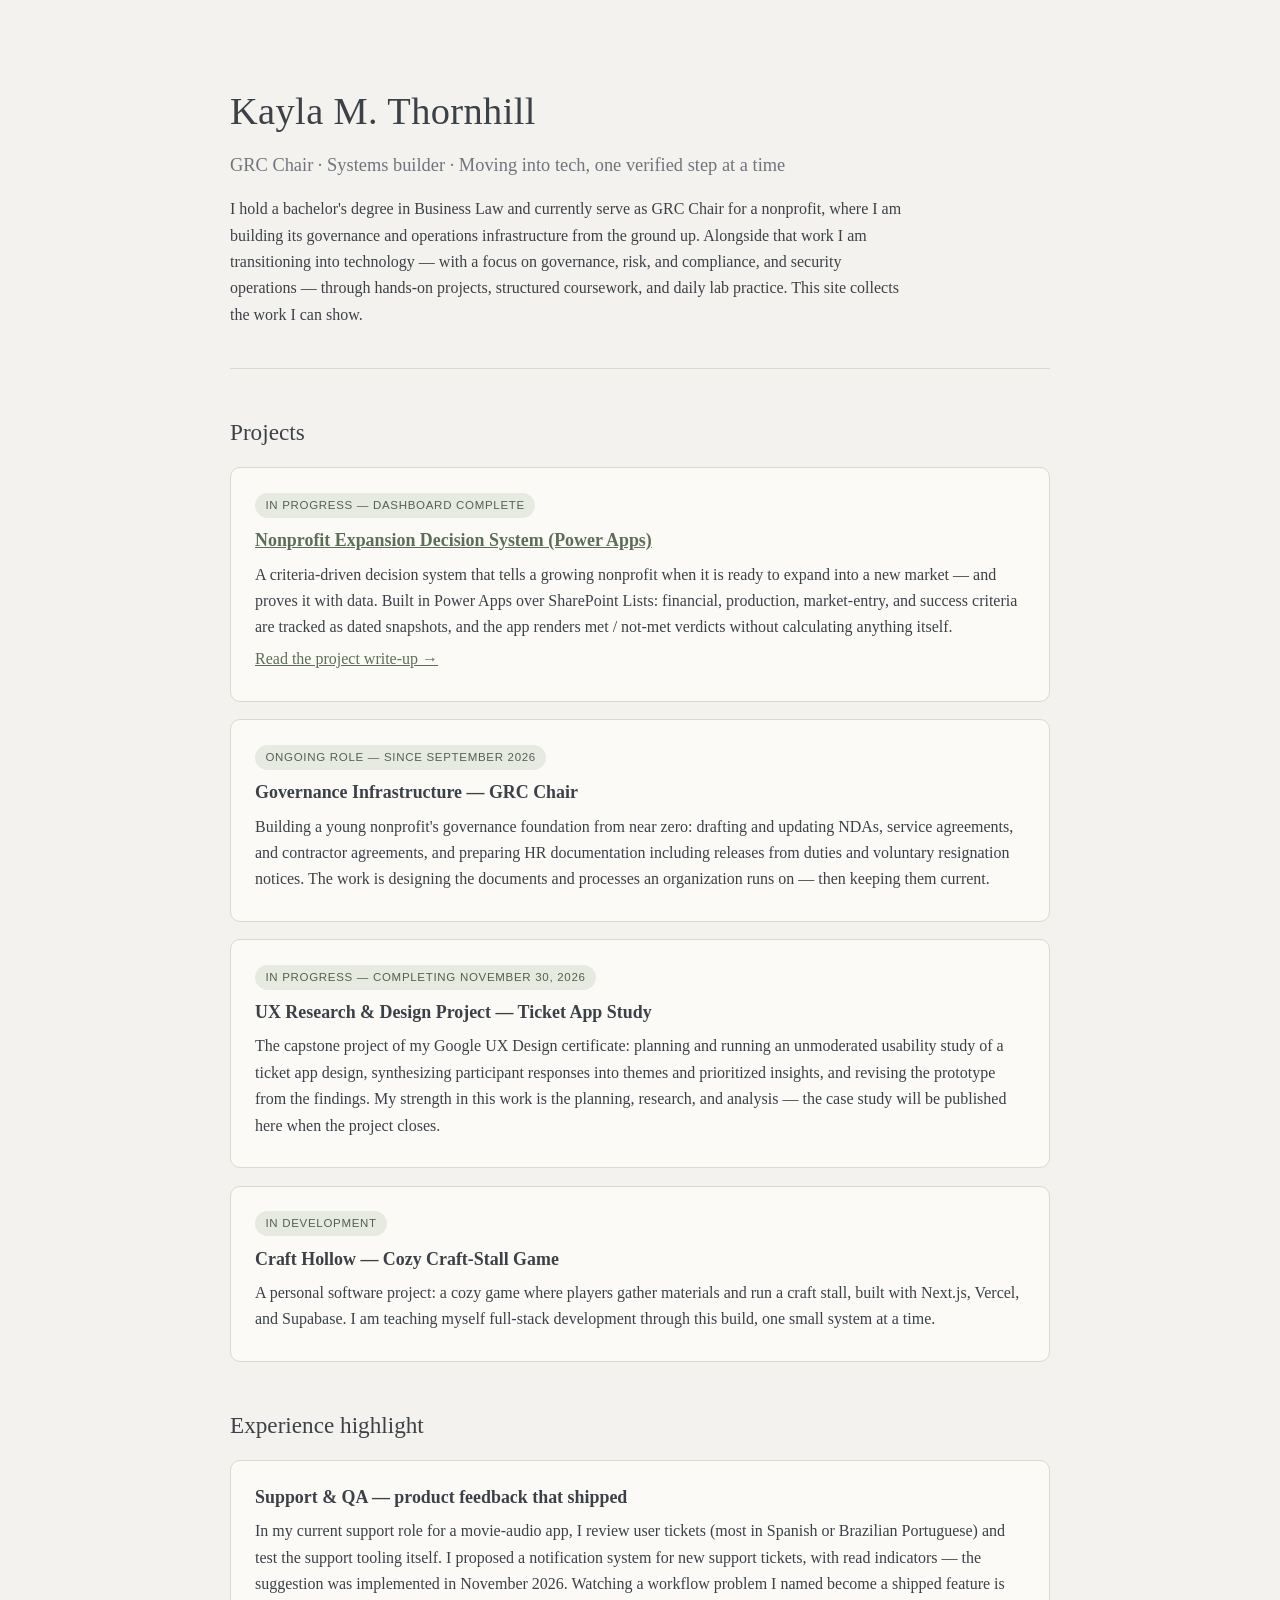
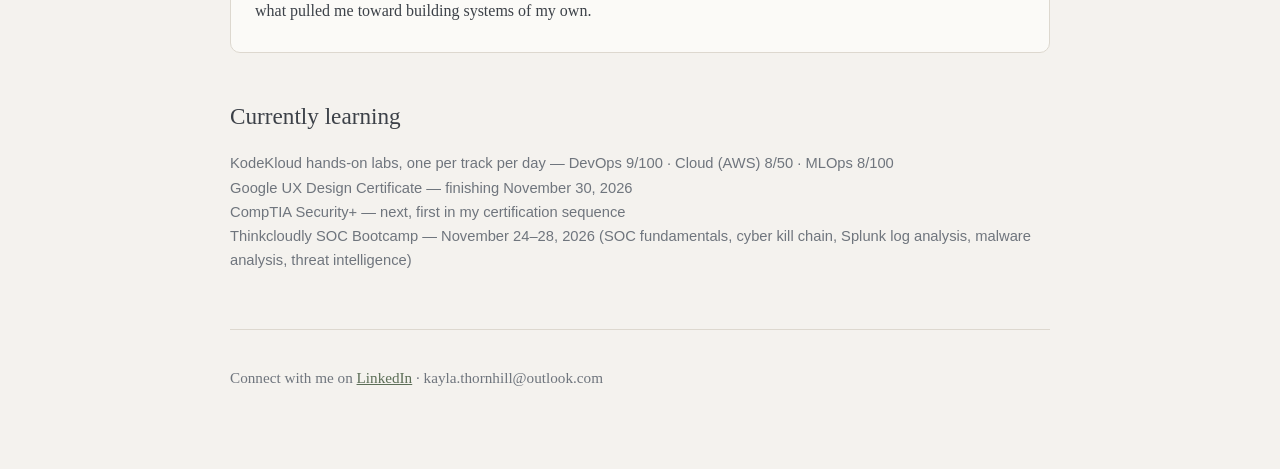
==== index.html @ 37acf414 "Initial portfolio site: home page, expansion system write-up, styles" ====
<!DOCTYPE html>
<html lang="en">
<head>
<meta charset="UTF-8">
<meta name="viewport" content="width=device-width, initial-scale=1.0">
<title>Kayla M. Thornhill — Portfolio</title>
<link rel="stylesheet" href="styles.css">
</head>
<body>
<div class="wrap">

<header class="hero">
  <h1>Kayla M. Thornhill</h1>
  <p class="tagline">GRC Chair · Systems builder · Moving into tech, one verified step at a time</p>
  <p class="intro">I hold a bachelor's degree in Business Law and currently serve as GRC Chair for a
  nonprofit, where I am building its governance and operations infrastructure from the ground up.
  Alongside that work I am transitioning into technology — with a focus on governance, risk, and
  compliance, and security operations — through hands-on projects, structured coursework, and
  daily lab practice. This site collects the work I can show.</p>
</header>

<h2>Projects</h2>

<div class="card">
  <span class="status">In progress — dashboard complete</span>
  <h3><a href="expansion-system.html">Nonprofit Expansion Decision System (Power Apps)</a></h3>
  <p>A criteria-driven decision system that tells a growing nonprofit when it is ready to expand
  into a new market — and proves it with data. Built in Power Apps over SharePoint Lists:
  financial, production, market-entry, and success criteria are tracked as dated snapshots, and
  the app renders met / not-met verdicts without calculating anything itself.</p>
  <p><a href="expansion-system.html">Read the project write-up →</a></p>
</div>

<div class="card">
  <span class="status">Ongoing role — since September 2026</span>
  <h3>Governance Infrastructure — GRC Chair</h3>
  <p>Building a young nonprofit's governance foundation from near zero: drafting and updating
  NDAs, service agreements, and contractor agreements, and preparing HR documentation including
  releases from duties and voluntary resignation notices. The work is designing the documents and
  processes an organization runs on — then keeping them current.</p>
</div>

<div class="card">
  <span class="status">In progress — completing November 30, 2026</span>
  <h3>UX Research &amp; Design Project — Ticket App Study</h3>
  <p>The capstone project of my Google UX Design certificate: planning and running an unmoderated
  usability study of a ticket app design, synthesizing participant responses into themes and
  prioritized insights, and revising the prototype from the findings. My strength in this work is
  the planning, research, and analysis — the case study will be published here when the project
  closes.</p>
</div>

<div class="card">
  <span class="status">In development</span>
  <h3>Craft Hollow — Cozy Craft-Stall Game</h3>
  <p>A personal software project: a cozy game where players gather materials and run a craft
  stall, built with Next.js, Vercel, and Supabase. I am teaching myself full-stack development
  through this build, one small system at a time.</p>
</div>

<h2>Experience highlight</h2>

<div class="card">
  <h3>Support &amp; QA — product feedback that shipped</h3>
  <p>In my current support role for a movie-audio app, I review user tickets (most in Spanish or
  Brazilian Portuguese) and test the support tooling itself. I proposed a notification system for
  new support tickets, with read indicators — the suggestion was implemented in November 2026.
  Watching a workflow problem I named become a shipped feature is what pulled me toward building
  systems of my own.</p>
</div>

<h2>Currently learning</h2>

<p class="strip">KodeKloud hands-on labs, one per track per day — DevOps 9/100 · Cloud (AWS) 8/50 · MLOps 8/100<br>
Google UX Design Certificate — finishing November 30, 2026<br>
CompTIA Security+ — next, first in my certification sequence<br>
Thinkcloudly SOC Bootcamp — November 24–28, 2026 (SOC fundamentals, cyber kill chain, Splunk log analysis, malware analysis, threat intelligence)</p>

<footer>
  <p>Connect with me on <a href="https://www.linkedin.com/in/kayla-thornhill">LinkedIn</a> ·
  kayla.thornhill@outlook.com</p>
</footer>

</div>
</body>
</html>
---- styles.css ----
:root {
  --bg: #f4f2ee;
  --surface: #fbfaf7;
  --ink: #3c4148;
  --muted: #6f757d;
  --accent: #7d8b74;
  --accent-soft: #e6eae1;
  --border: #ddd8cf;
}

* { box-sizing: border-box; }

body {
  margin: 0;
  background: var(--bg);
  color: var(--ink);
  font-family: Georgia, "Times New Roman", serif;
  line-height: 1.65;
}

.wrap {
  max-width: 860px;
  margin: 0 auto;
  padding: 2.5rem 1.25rem 4rem;
}

header.hero {
  padding: 2.5rem 0 1.5rem;
  border-bottom: 1px solid var(--border);
}

h1 {
  font-size: 2.4rem;
  margin: 0 0 0.4rem;
  font-weight: normal;
  letter-spacing: 0.01em;
}

.tagline {
  font-size: 1.15rem;
  color: var(--muted);
  margin: 0 0 1rem;
}

.intro { max-width: 42rem; }

h2 {
  font-size: 1.45rem;
  font-weight: normal;
  margin: 2.75rem 0 1rem;
  color: var(--ink);
}

h3 { font-size: 1.12rem; margin: 0 0 0.35rem; font-weight: bold; }

.card {
  background: var(--surface);
  border: 1px solid var(--border);
  border-radius: 10px;
  padding: 1.4rem 1.5rem;
  margin-bottom: 1.1rem;
}

.card p { margin: 0.35rem 0; }

.status {
  display: inline-block;
  font-family: Verdana, Geneva, sans-serif;
  font-size: 0.72rem;
  letter-spacing: 0.06em;
  text-transform: uppercase;
  background: var(--accent-soft);
  color: #55614e;
  border-radius: 999px;
  padding: 0.18rem 0.65rem;
  margin-bottom: 0.55rem;
}

a { color: #5c6e57; }
a:hover { color: #43523f; }

ul { padding-left: 1.2rem; }
li { margin-bottom: 0.4rem; }

.strip {
  font-family: Verdana, Geneva, sans-serif;
  font-size: 0.92rem;
  color: var(--muted);
}

footer {
  margin-top: 3.5rem;
  padding-top: 1.25rem;
  border-top: 1px solid var(--border);
  color: var(--muted);
  font-size: 0.95rem;
}

.back { font-family: Verdana, Geneva, sans-serif; font-size: 0.85rem; }

code {
  font-family: "Courier New", monospace;
  font-size: 0.92em;
  background: var(--accent-soft);
  padding: 0.05rem 0.3rem;
  border-radius: 4px;
}
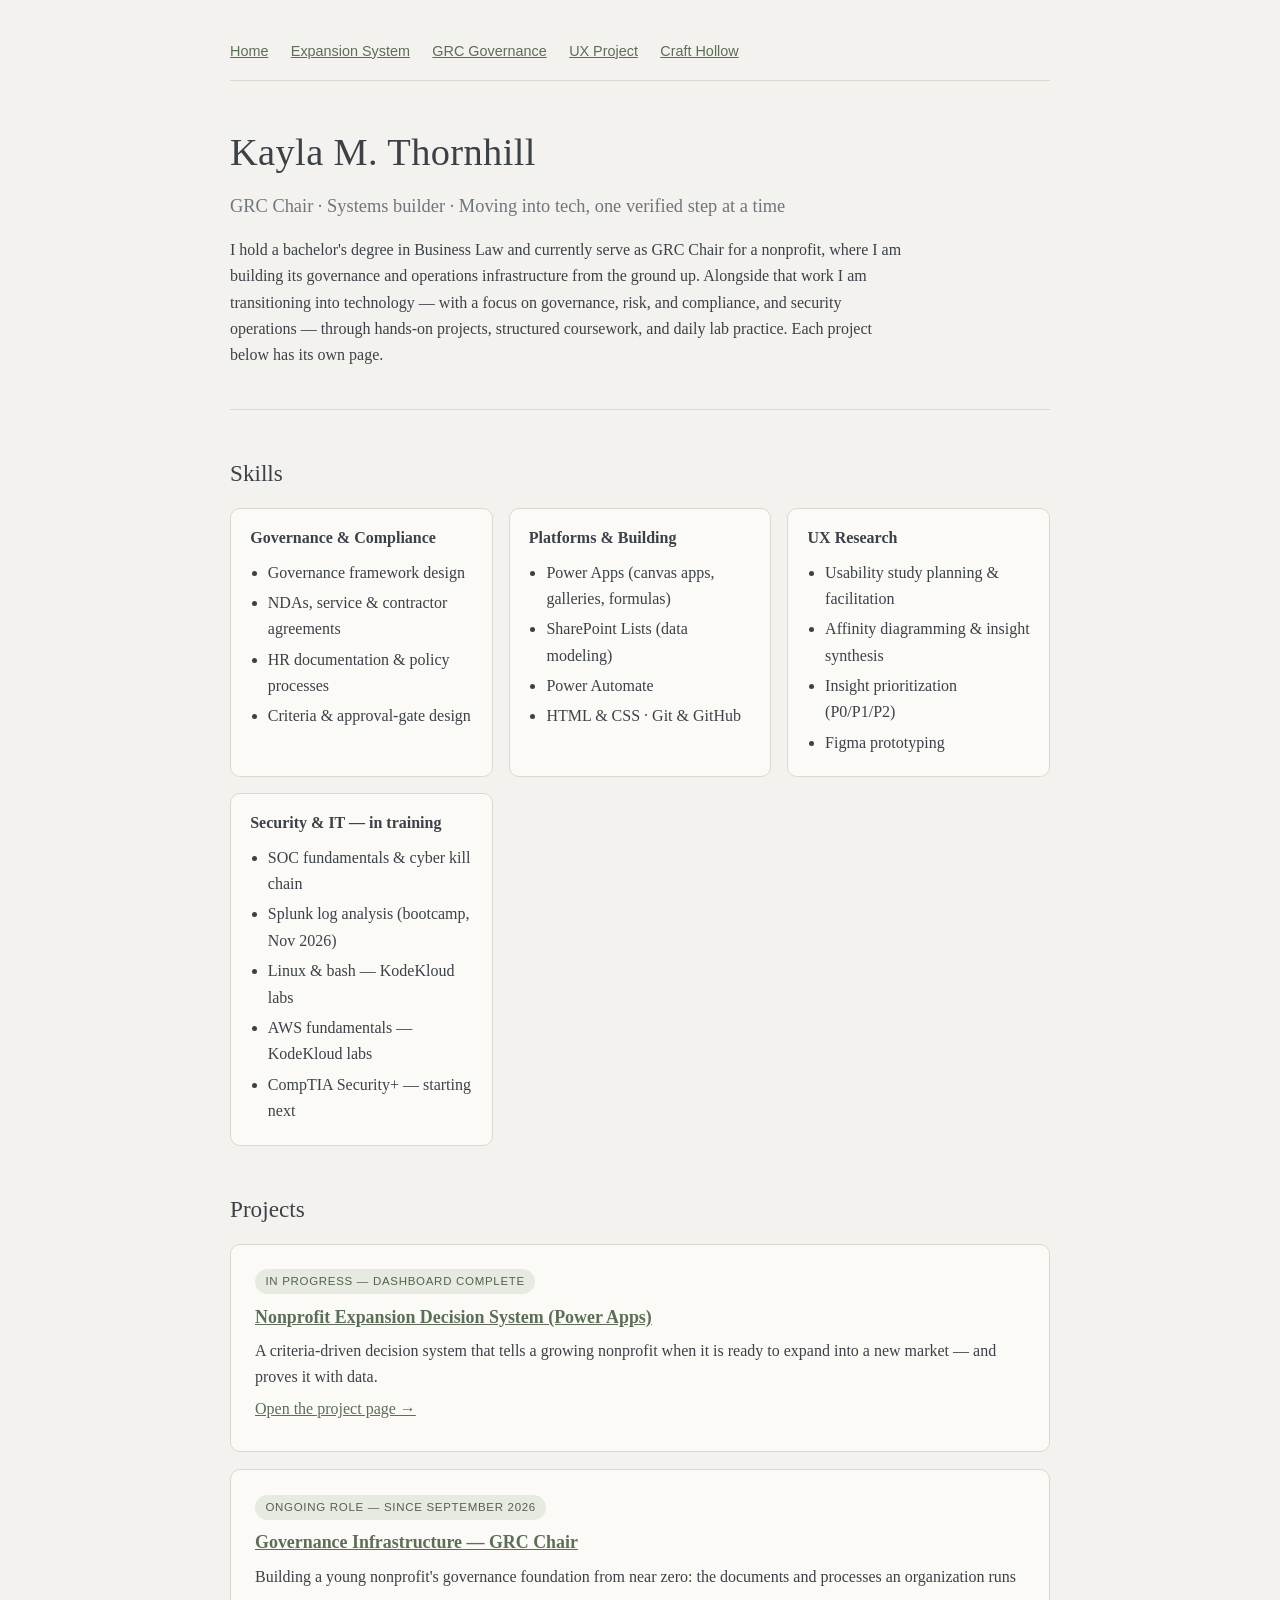
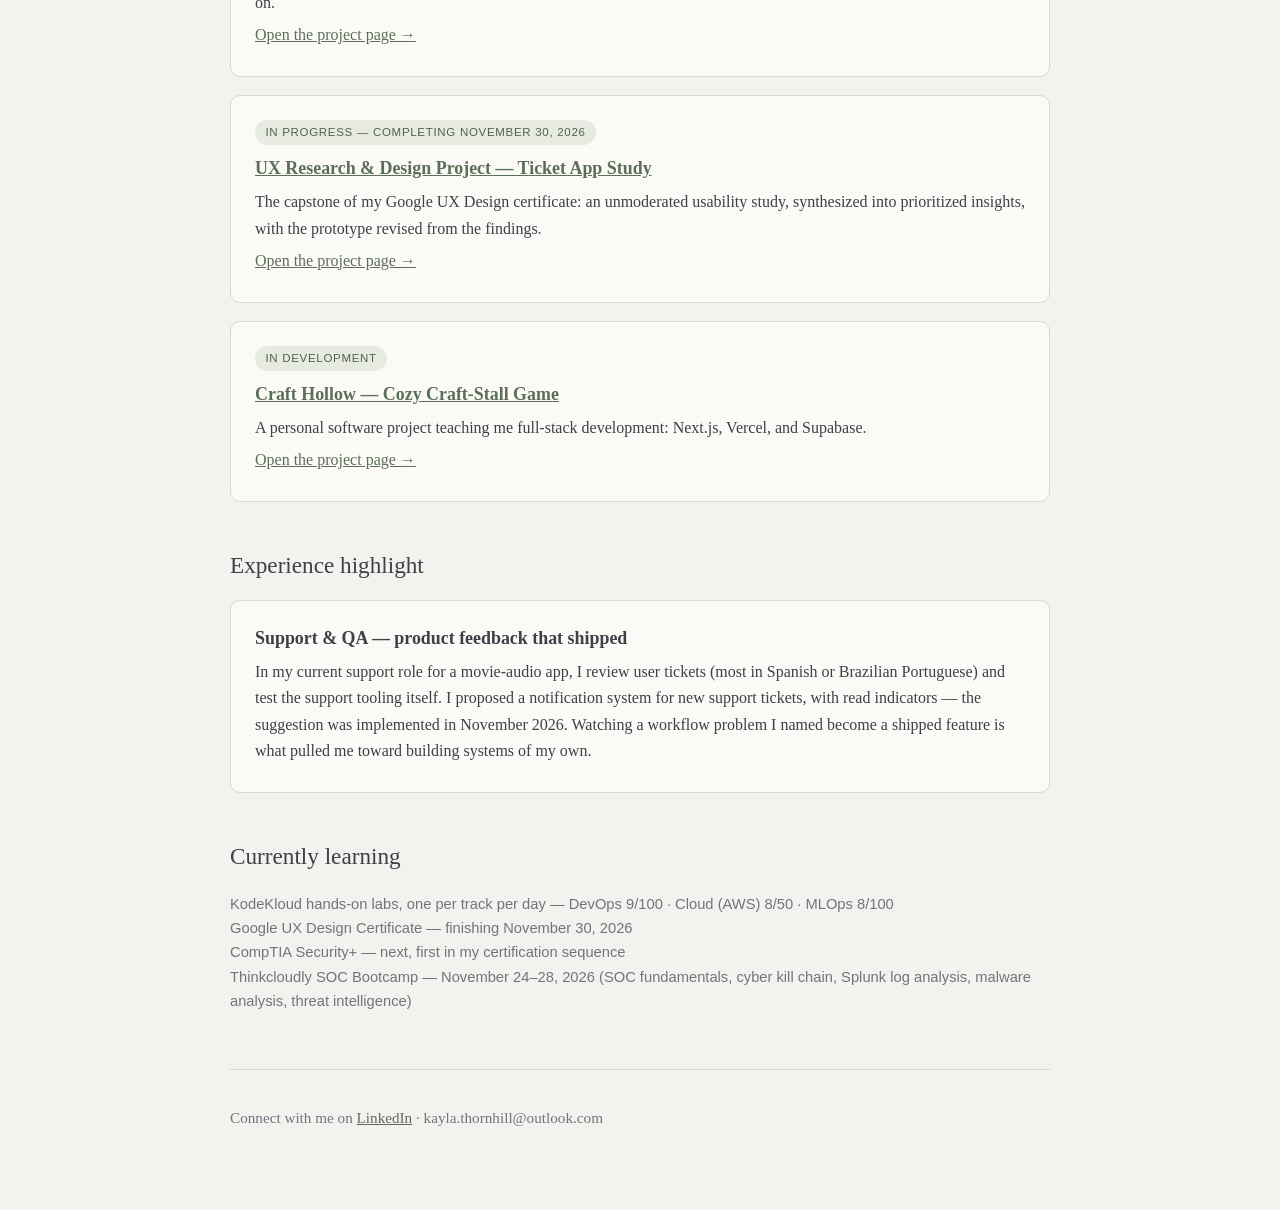
==== commit 4668e490: "Framework restructure: nav, skills grid, per-project pages with screenshot slots" ====
--- a/index.html
+++ b/index.html
@@ -9,6 +9,14 @@
 <body>
 <div class="wrap">
 
+<nav class="site-nav">
+  <a href="index.html">Home</a>
+  <a href="expansion-system.html">Expansion System</a>
+  <a href="governance.html">GRC Governance</a>
+  <a href="ux-project.html">UX Project</a>
+  <a href="craft-hollow.html">Craft Hollow</a>
+</nav>
+
 <header class="hero">
   <h1>Kayla M. Thornhill</h1>
   <p class="tagline">GRC Chair · Systems builder · Moving into tech, one verified step at a time</p>
@@ -16,8 +24,50 @@
   nonprofit, where I am building its governance and operations infrastructure from the ground up.
   Alongside that work I am transitioning into technology — with a focus on governance, risk, and
   compliance, and security operations — through hands-on projects, structured coursework, and
-  daily lab practice. This site collects the work I can show.</p>
+  daily lab practice. Each project below has its own page.</p>
 </header>
+
+<h2>Skills</h2>
+
+<div class="skills-grid">
+  <div class="skill-group">
+    <h3>Governance &amp; Compliance</h3>
+    <ul>
+      <li>Governance framework design</li>
+      <li>NDAs, service &amp; contractor agreements</li>
+      <li>HR documentation &amp; policy processes</li>
+      <li>Criteria &amp; approval-gate design</li>
+    </ul>
+  </div>
+  <div class="skill-group">
+    <h3>Platforms &amp; Building</h3>
+    <ul>
+      <li>Power Apps (canvas apps, galleries, formulas)</li>
+      <li>SharePoint Lists (data modeling)</li>
+      <li>Power Automate</li>
+      <li>HTML &amp; CSS · Git &amp; GitHub</li>
+    </ul>
+  </div>
+  <div class="skill-group">
+    <h3>UX Research</h3>
+    <ul>
+      <li>Usability study planning &amp; facilitation</li>
+      <li>Affinity diagramming &amp; insight synthesis</li>
+      <li>Insight prioritization (P0/P1/P2)</li>
+      <li>Figma prototyping</li>
+    </ul>
+  </div>
+  <div class="skill-group">
+    <h3>Security &amp; IT — in training</h3>
+    <ul>
+      <li>SOC fundamentals &amp; cyber kill chain</li>
+      <li>Splunk log analysis (bootcamp, Nov 2026)</li>
+      <li>Linux &amp; bash — KodeKloud labs</li>
+      <li>AWS fundamentals — KodeKloud labs</li>
+      <li>CompTIA Security+ — starting next</li>
+    </ul>
+  </div>
+</div>
 
 <h2>Projects</h2>
 
@@ -25,37 +75,31 @@
   <span class="status">In progress — dashboard complete</span>
   <h3><a href="expansion-system.html">Nonprofit Expansion Decision System (Power Apps)</a></h3>
   <p>A criteria-driven decision system that tells a growing nonprofit when it is ready to expand
-  into a new market — and proves it with data. Built in Power Apps over SharePoint Lists:
-  financial, production, market-entry, and success criteria are tracked as dated snapshots, and
-  the app renders met / not-met verdicts without calculating anything itself.</p>
-  <p><a href="expansion-system.html">Read the project write-up →</a></p>
+  into a new market — and proves it with data.</p>
+  <p><a href="expansion-system.html">Open the project page →</a></p>
 </div>
 
 <div class="card">
   <span class="status">Ongoing role — since September 2026</span>
-  <h3>Governance Infrastructure — GRC Chair</h3>
-  <p>Building a young nonprofit's governance foundation from near zero: drafting and updating
-  NDAs, service agreements, and contractor agreements, and preparing HR documentation including
-  releases from duties and voluntary resignation notices. The work is designing the documents and
-  processes an organization runs on — then keeping them current.</p>
+  <h3><a href="governance.html">Governance Infrastructure — GRC Chair</a></h3>
+  <p>Building a young nonprofit's governance foundation from near zero: the documents and
+  processes an organization runs on.</p>
+  <p><a href="governance.html">Open the project page →</a></p>
 </div>
 
 <div class="card">
   <span class="status">In progress — completing November 30, 2026</span>
-  <h3>UX Research &amp; Design Project — Ticket App Study</h3>
-  <p>The capstone project of my Google UX Design certificate: planning and running an unmoderated
-  usability study of a ticket app design, synthesizing participant responses into themes and
-  prioritized insights, and revising the prototype from the findings. My strength in this work is
-  the planning, research, and analysis — the case study will be published here when the project
-  closes.</p>
+  <h3><a href="ux-project.html">UX Research &amp; Design Project — Ticket App Study</a></h3>
+  <p>The capstone of my Google UX Design certificate: an unmoderated usability study, synthesized
+  into prioritized insights, with the prototype revised from the findings.</p>
+  <p><a href="ux-project.html">Open the project page →</a></p>
 </div>
 
 <div class="card">
   <span class="status">In development</span>
-  <h3>Craft Hollow — Cozy Craft-Stall Game</h3>
-  <p>A personal software project: a cozy game where players gather materials and run a craft
-  stall, built with Next.js, Vercel, and Supabase. I am teaching myself full-stack development
-  through this build, one small system at a time.</p>
+  <h3><a href="craft-hollow.html">Craft Hollow — Cozy Craft-Stall Game</a></h3>
+  <p>A personal software project teaching me full-stack development: Next.js, Vercel, and Supabase.</p>
+  <p><a href="craft-hollow.html">Open the project page →</a></p>
 </div>
 
 <h2>Experience highlight</h2>
--- a/styles.css
+++ b/styles.css
@@ -105,3 +105,67 @@
   padding: 0.05rem 0.3rem;
   border-radius: 4px;
 }
+
+nav.site-nav {
+  display: flex;
+  flex-wrap: wrap;
+  gap: 0.4rem 1.4rem;
+  font-family: Verdana, Geneva, sans-serif;
+  font-size: 0.9rem;
+  padding-bottom: 1rem;
+  border-bottom: 1px solid var(--border);
+}
+
+.skills-grid {
+  display: grid;
+  grid-template-columns: repeat(auto-fit, minmax(230px, 1fr));
+  gap: 1rem;
+}
+
+.skill-group {
+  background: var(--surface);
+  border: 1px solid var(--border);
+  border-radius: 10px;
+  padding: 1rem 1.2rem;
+}
+
+.skill-group h3 { font-size: 1rem; margin-bottom: 0.5rem; }
+.skill-group ul { margin: 0; padding-left: 1.1rem; }
+.skill-group li { margin-bottom: 0.25rem; }
+
+figure.shot {
+  margin: 1.25rem 0;
+}
+
+figure.shot img {
+  max-width: 100%;
+  border: 1px solid var(--border);
+  border-radius: 8px;
+  display: block;
+}
+
+figure.shot figcaption {
+  font-family: Verdana, Geneva, sans-serif;
+  font-size: 0.82rem;
+  color: var(--muted);
+  margin-top: 0.4rem;
+}
+
+.shot-slot {
+  border: 1.5px dashed var(--border);
+  border-radius: 8px;
+  background: var(--surface);
+  color: var(--muted);
+  font-family: Verdana, Geneva, sans-serif;
+  font-size: 0.88rem;
+  text-align: center;
+  padding: 2.2rem 1rem;
+  margin: 1.25rem 0;
+}
+
+.slot-note {
+  font-family: Verdana, Geneva, sans-serif;
+  font-size: 0.82rem;
+  color: var(--muted);
+  font-style: italic;
+}
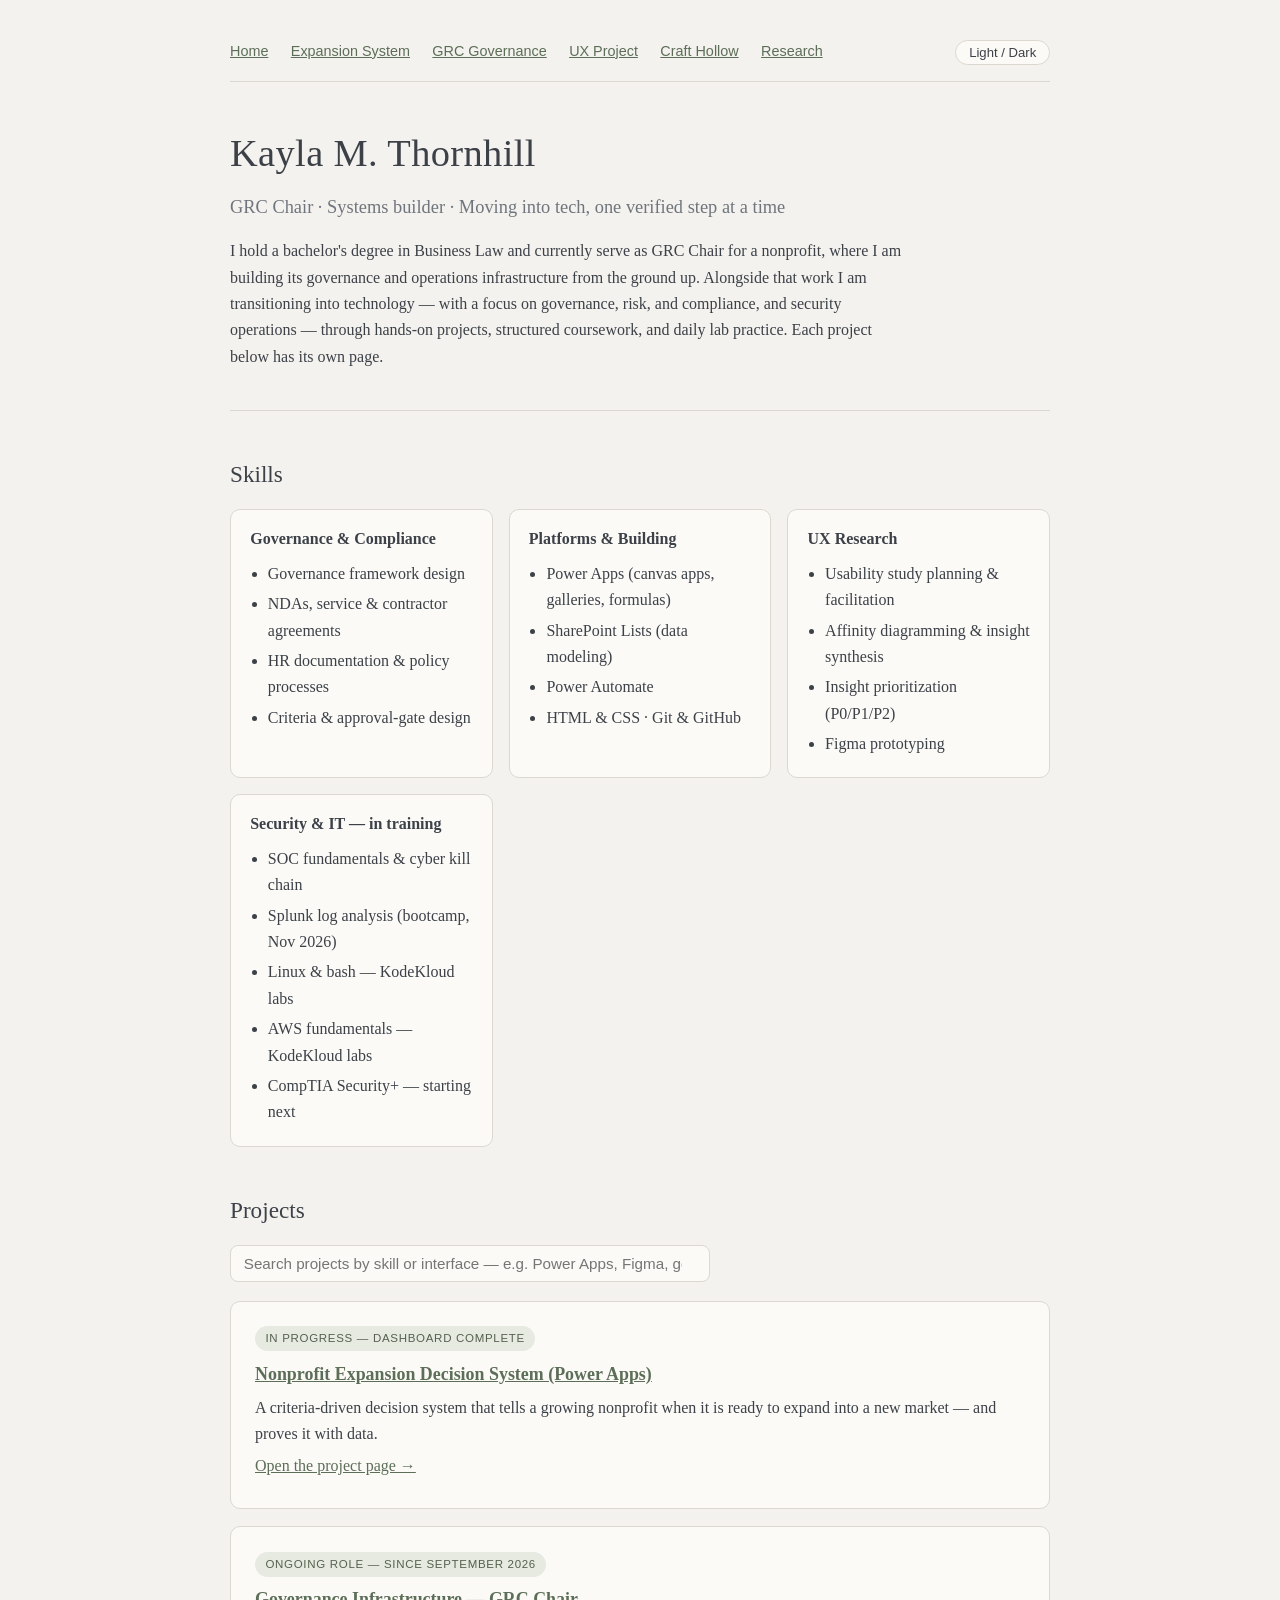
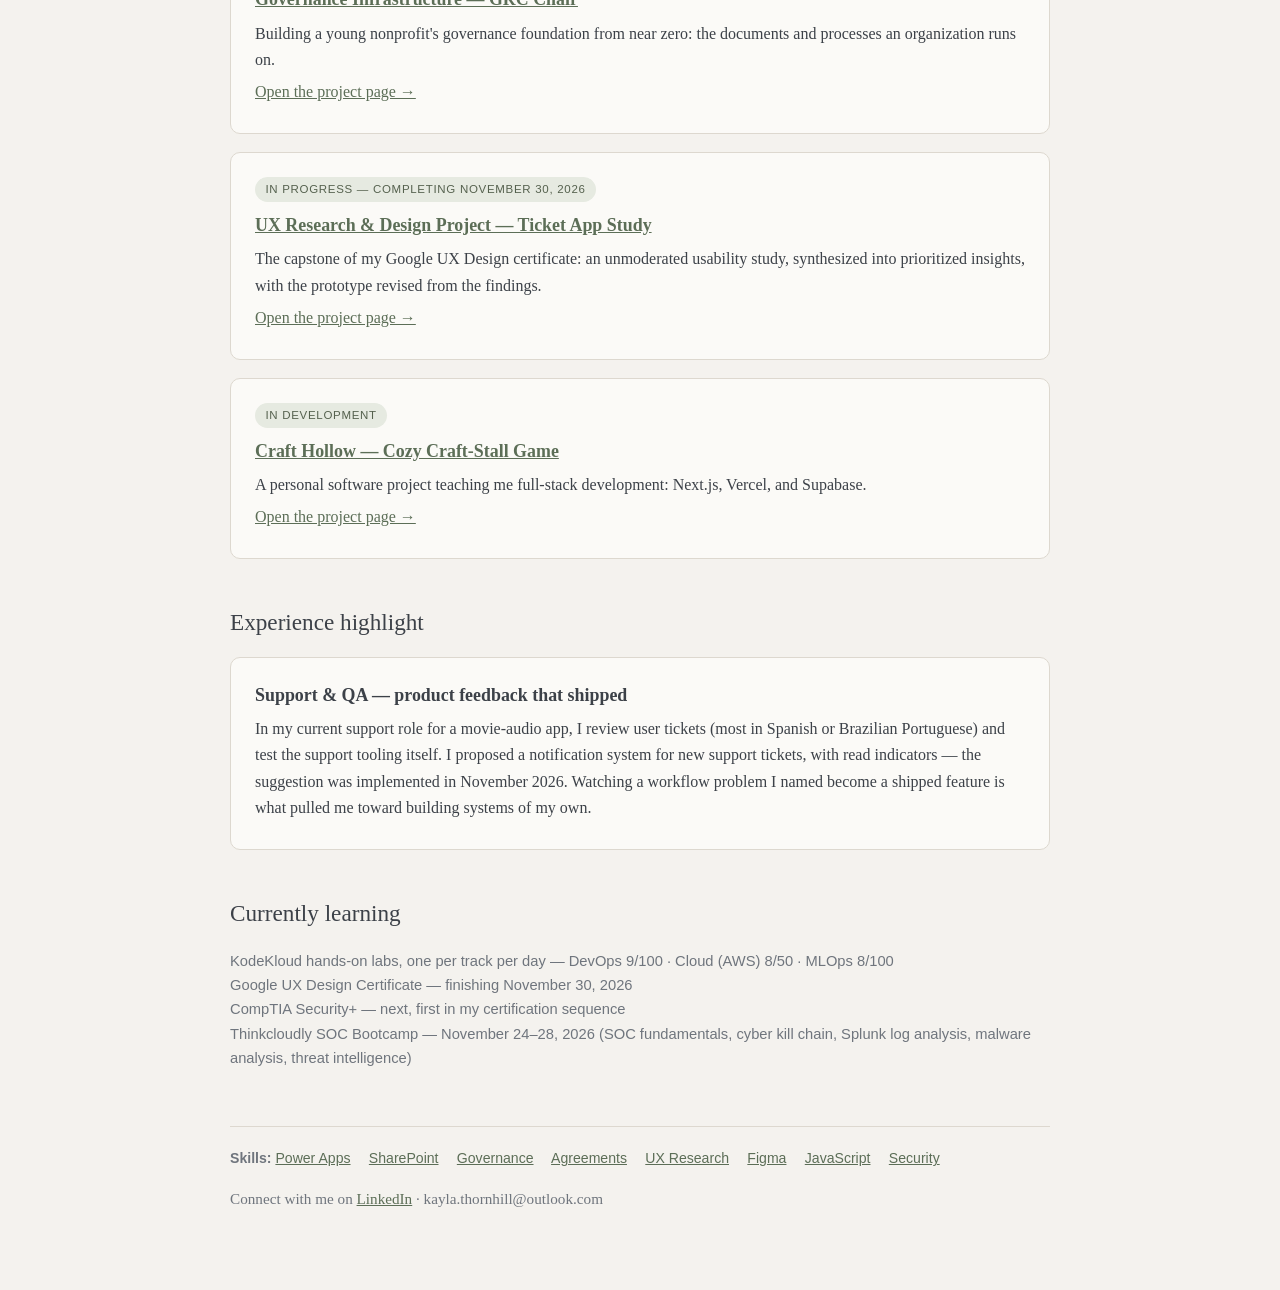
==== commit 515cefbe: "Apply Kayla's four design decisions: footer skills nav, project search, light/dark toggle, research " ====
--- a/index.html
+++ b/index.html
@@ -15,6 +15,8 @@
   <a href="governance.html">GRC Governance</a>
   <a href="ux-project.html">UX Project</a>
   <a href="craft-hollow.html">Craft Hollow</a>
+  <a href="research.html">Research</a>
+  <button class="theme-toggle" type="button">Light / Dark</button>
 </nav>
 
 <header class="hero">
@@ -71,7 +73,11 @@
 
 <h2>Projects</h2>
 
-<div class="card">
+<div class="search-box">
+  <input type="search" id="project-search" placeholder="Search projects by skill or interface — e.g. Power Apps, Figma, governance" aria-label="Search projects by skill or interface">
+</div>
+
+<div class="card" data-tags="power apps sharepoint lists governance grc criteria data modeling power automate decision system">
   <span class="status">In progress — dashboard complete</span>
   <h3><a href="expansion-system.html">Nonprofit Expansion Decision System (Power Apps)</a></h3>
   <p>A criteria-driven decision system that tells a growing nonprofit when it is ready to expand
@@ -79,7 +85,7 @@
   <p><a href="expansion-system.html">Open the project page →</a></p>
 </div>
 
-<div class="card">
+<div class="card" data-tags="governance grc ndas agreements contracts hr documentation policy compliance nonprofit">
   <span class="status">Ongoing role — since September 2026</span>
   <h3><a href="governance.html">Governance Infrastructure — GRC Chair</a></h3>
   <p>Building a young nonprofit's governance foundation from near zero: the documents and
@@ -87,7 +93,7 @@
   <p><a href="governance.html">Open the project page →</a></p>
 </div>
 
-<div class="card">
+<div class="card" data-tags="ux research usability study figma prototyping synthesis prioritization interface ticket app">
   <span class="status">In progress — completing November 30, 2026</span>
   <h3><a href="ux-project.html">UX Research &amp; Design Project — Ticket App Study</a></h3>
   <p>The capstone of my Google UX Design certificate: an unmoderated usability study, synthesized
@@ -95,7 +101,7 @@
   <p><a href="ux-project.html">Open the project page →</a></p>
 </div>
 
-<div class="card">
+<div class="card" data-tags="javascript next.js supabase vercel game development full-stack interface">
   <span class="status">In development</span>
   <h3><a href="craft-hollow.html">Craft Hollow — Cozy Craft-Stall Game</a></h3>
   <p>A personal software project teaching me full-stack development: Next.js, Vercel, and Supabase.</p>
@@ -120,10 +126,22 @@
 CompTIA Security+ — next, first in my certification sequence<br>
 Thinkcloudly SOC Bootcamp — November 24–28, 2026 (SOC fundamentals, cyber kill chain, Splunk log analysis, malware analysis, threat intelligence)</p>
 
-<footer>
+<footer class="site-footer">
+  <div class="footer-skills">
+    <strong>Skills:</strong>
+    <a href="index.html?skill=power%20apps">Power Apps</a>
+    <a href="index.html?skill=sharepoint">SharePoint</a>
+    <a href="index.html?skill=governance">Governance</a>
+    <a href="index.html?skill=agreements">Agreements</a>
+    <a href="index.html?skill=ux">UX Research</a>
+    <a href="index.html?skill=figma">Figma</a>
+    <a href="index.html?skill=javascript">JavaScript</a>
+    <a href="index.html?skill=security">Security</a>
+  </div>
   <p>Connect with me on <a href="https://www.linkedin.com/in/kayla-thornhill">LinkedIn</a> ·
   kayla.thornhill@outlook.com</p>
 </footer>
+<script src="script.js"></script>
 
 </div>
 </body>
--- a/styles.css
+++ b/styles.css
@@ -169,3 +169,59 @@
   color: var(--muted);
   font-style: italic;
 }
+
+:root[data-theme="dark"] {
+  --bg: #26282b;
+  --surface: #303338;
+  --ink: #d9d6d0;
+  --muted: #a4a9ae;
+  --accent: #93a48b;
+  --accent-soft: #39413a;
+  --border: #464b50;
+}
+
+:root[data-theme="dark"] a { color: #a9bfa2; }
+:root[data-theme="dark"] a:hover { color: #c2d4bb; }
+:root[data-theme="dark"] .status { color: #b9c6b2; }
+
+.theme-toggle {
+  font-family: Verdana, Geneva, sans-serif;
+  font-size: 0.82rem;
+  background: var(--surface);
+  color: var(--ink);
+  border: 1px solid var(--border);
+  border-radius: 999px;
+  padding: 0.25rem 0.8rem;
+  cursor: pointer;
+  margin-left: auto;
+}
+
+.site-footer {
+  margin-top: 3.5rem;
+  padding-top: 1.25rem;
+  border-top: 1px solid var(--border);
+  color: var(--muted);
+  font-size: 0.95rem;
+}
+
+.footer-skills {
+  font-family: Verdana, Geneva, sans-serif;
+  font-size: 0.88rem;
+  margin-bottom: 0.9rem;
+}
+
+.footer-skills a { margin-right: 0.9rem; white-space: nowrap; }
+
+.search-box { margin: 0 0 1.2rem; }
+
+.search-box input {
+  width: 100%;
+  max-width: 30rem;
+  font-family: Verdana, Geneva, sans-serif;
+  font-size: 0.95rem;
+  padding: 0.55rem 0.8rem;
+  border: 1px solid var(--border);
+  border-radius: 8px;
+  background: var(--surface);
+  color: var(--ink);
+}
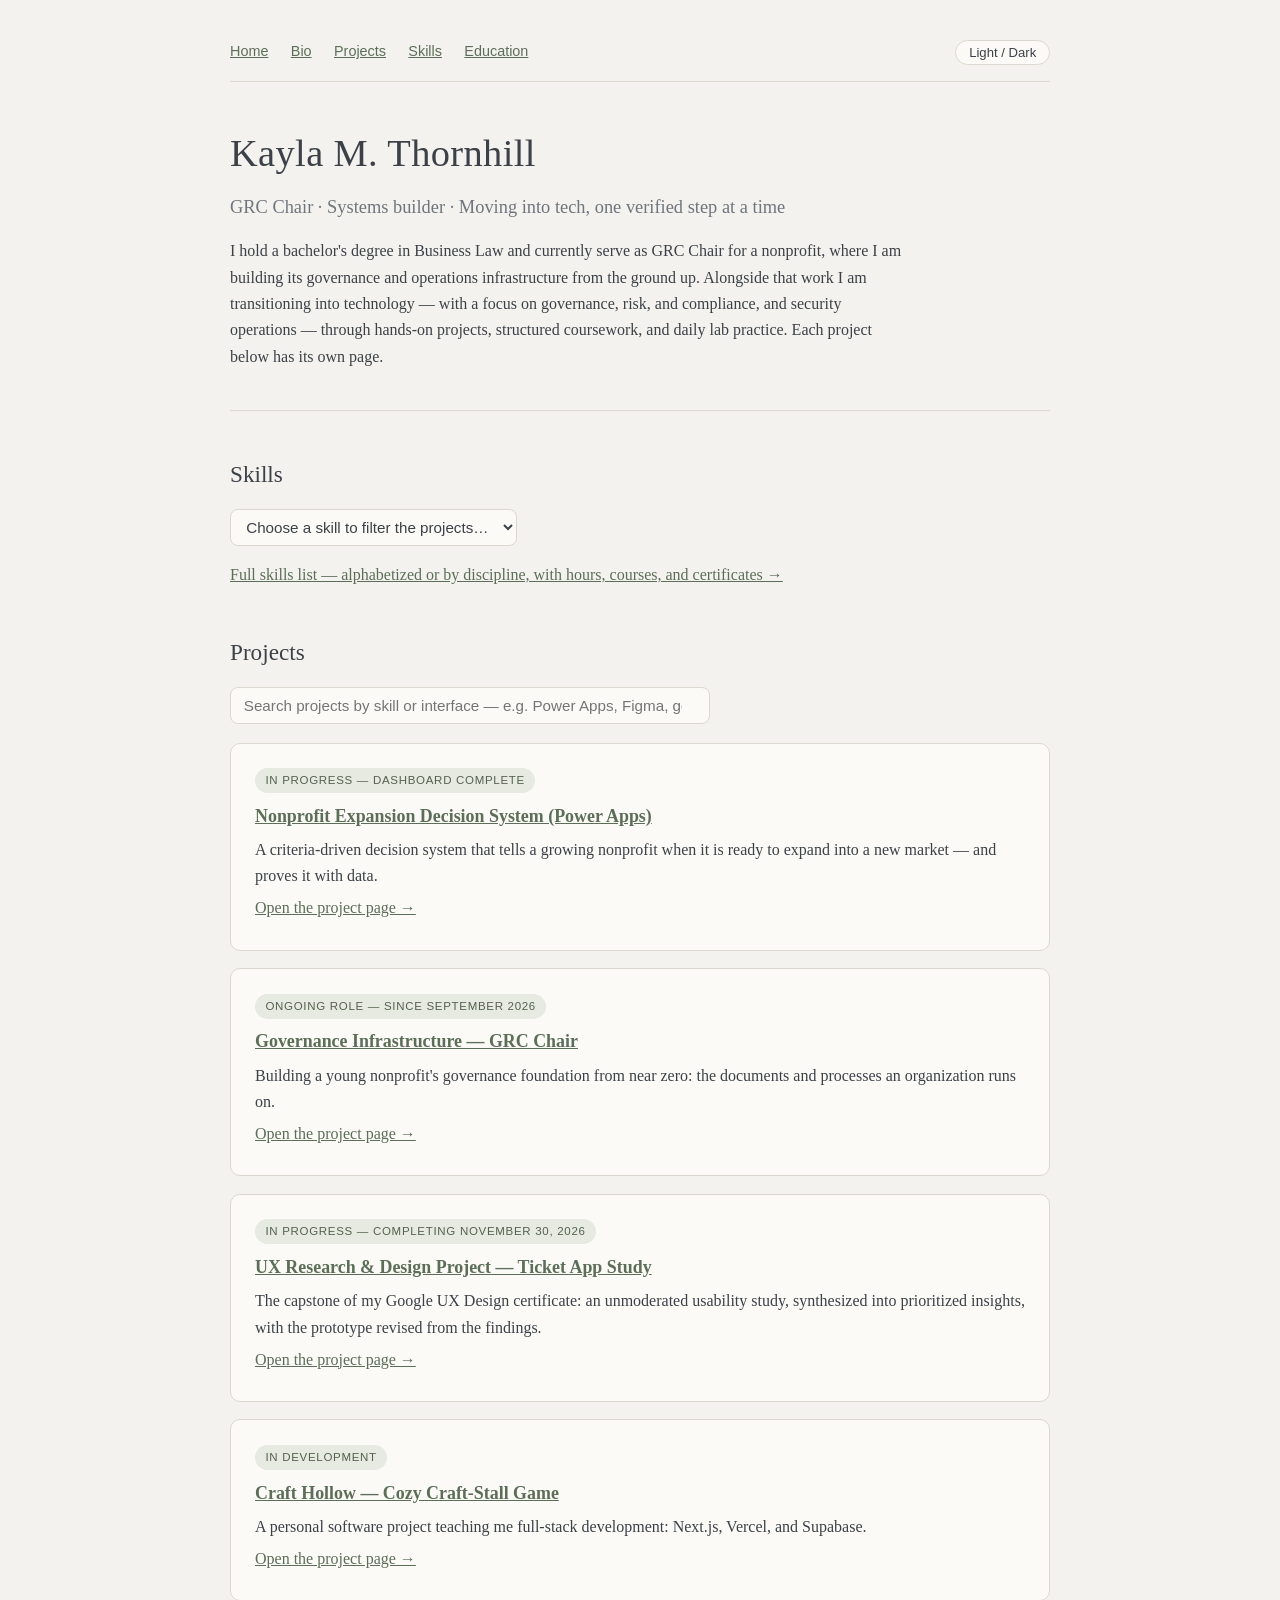
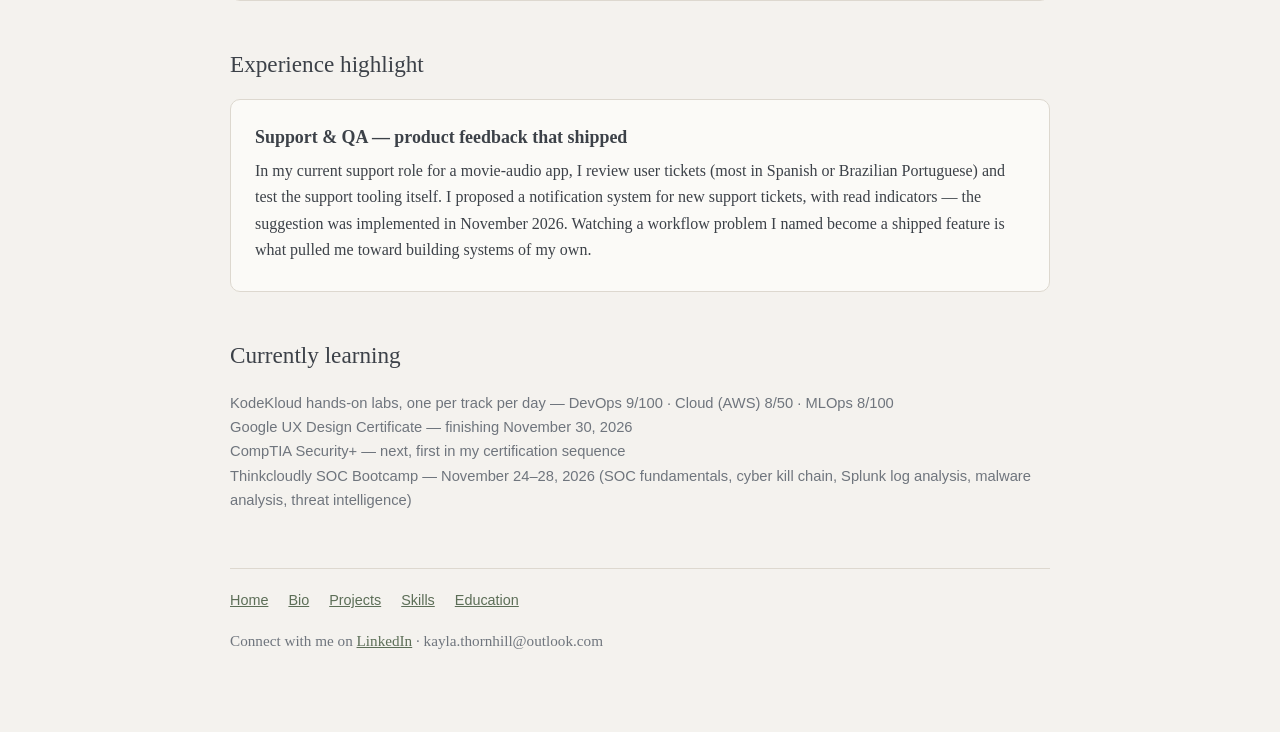
==== commit 0261e8b5: "Skills architecture (skills page, bio page, education page) and five-item nav top and bottom" ====
--- a/index.html
+++ b/index.html
@@ -11,11 +11,10 @@
 
 <nav class="site-nav">
   <a href="index.html">Home</a>
-  <a href="expansion-system.html">Expansion System</a>
-  <a href="governance.html">GRC Governance</a>
-  <a href="ux-project.html">UX Project</a>
-  <a href="craft-hollow.html">Craft Hollow</a>
-  <a href="research.html">Research</a>
+  <a href="bio.html">Bio</a>
+  <a href="index.html#projects">Projects</a>
+  <a href="skills.html">Skills</a>
+  <a href="education.html">Education</a>
   <button class="theme-toggle" type="button">Light / Dark</button>
 </nav>
 
@@ -30,48 +29,14 @@
 </header>
 
 <h2>Skills</h2>
+<p>
+  <select id="skill-jump" class="skill-select" aria-label="Jump to projects by skill">
+    <option value="">Choose a skill to filter the projects…</option>
+  </select>
+</p>
+<p><a href="skills.html">Full skills list — alphabetized or by discipline, with hours, courses, and certificates &rarr;</a></p>
 
-<div class="skills-grid">
-  <div class="skill-group">
-    <h3>Governance &amp; Compliance</h3>
-    <ul>
-      <li>Governance framework design</li>
-      <li>NDAs, service &amp; contractor agreements</li>
-      <li>HR documentation &amp; policy processes</li>
-      <li>Criteria &amp; approval-gate design</li>
-    </ul>
-  </div>
-  <div class="skill-group">
-    <h3>Platforms &amp; Building</h3>
-    <ul>
-      <li>Power Apps (canvas apps, galleries, formulas)</li>
-      <li>SharePoint Lists (data modeling)</li>
-      <li>Power Automate</li>
-      <li>HTML &amp; CSS · Git &amp; GitHub</li>
-    </ul>
-  </div>
-  <div class="skill-group">
-    <h3>UX Research</h3>
-    <ul>
-      <li>Usability study planning &amp; facilitation</li>
-      <li>Affinity diagramming &amp; insight synthesis</li>
-      <li>Insight prioritization (P0/P1/P2)</li>
-      <li>Figma prototyping</li>
-    </ul>
-  </div>
-  <div class="skill-group">
-    <h3>Security &amp; IT — in training</h3>
-    <ul>
-      <li>SOC fundamentals &amp; cyber kill chain</li>
-      <li>Splunk log analysis (bootcamp, Nov 2026)</li>
-      <li>Linux &amp; bash — KodeKloud labs</li>
-      <li>AWS fundamentals — KodeKloud labs</li>
-      <li>CompTIA Security+ — starting next</li>
-    </ul>
-  </div>
-</div>
-
-<h2>Projects</h2>
+<h2 id="projects">Projects</h2>
 
 <div class="search-box">
   <input type="search" id="project-search" placeholder="Search projects by skill or interface — e.g. Power Apps, Figma, governance" aria-label="Search projects by skill or interface">
@@ -127,16 +92,12 @@
 Thinkcloudly SOC Bootcamp — November 24–28, 2026 (SOC fundamentals, cyber kill chain, Splunk log analysis, malware analysis, threat intelligence)</p>
 
 <footer class="site-footer">
-  <div class="footer-skills">
-    <strong>Skills:</strong>
-    <a href="index.html?skill=power%20apps">Power Apps</a>
-    <a href="index.html?skill=sharepoint">SharePoint</a>
-    <a href="index.html?skill=governance">Governance</a>
-    <a href="index.html?skill=agreements">Agreements</a>
-    <a href="index.html?skill=ux">UX Research</a>
-    <a href="index.html?skill=figma">Figma</a>
-    <a href="index.html?skill=javascript">JavaScript</a>
-    <a href="index.html?skill=security">Security</a>
+  <div class="footer-nav">
+    <a href="index.html">Home</a>
+    <a href="bio.html">Bio</a>
+    <a href="index.html#projects">Projects</a>
+    <a href="skills.html">Skills</a>
+    <a href="education.html">Education</a>
   </div>
   <p>Connect with me on <a href="https://www.linkedin.com/in/kayla-thornhill">LinkedIn</a> ·
   kayla.thornhill@outlook.com</p>
--- a/styles.css
+++ b/styles.css
@@ -225,3 +225,70 @@
   background: var(--surface);
   color: var(--ink);
 }
+
+.skill-select {
+  font-family: Verdana, Geneva, sans-serif;
+  font-size: 0.95rem;
+  padding: 0.5rem 0.7rem;
+  border: 1px solid var(--border);
+  border-radius: 8px;
+  background: var(--surface);
+  color: var(--ink);
+  max-width: 100%;
+}
+
+.view-toggle { margin: 0 0 1.1rem; font-family: Verdana, Geneva, sans-serif; font-size: 0.88rem; }
+.view-toggle button {
+  font: inherit;
+  background: var(--surface);
+  color: var(--ink);
+  border: 1px solid var(--border);
+  border-radius: 999px;
+  padding: 0.3rem 0.9rem;
+  cursor: pointer;
+  margin-right: 0.5rem;
+}
+.view-toggle button.active { background: var(--accent-soft); }
+
+.skill-list-group { font-family: Verdana, Geneva, sans-serif; font-size: 1rem; margin: 1.3rem 0 0.5rem; }
+
+.skill-row {
+  display: block;
+  width: 100%;
+  text-align: left;
+  font-family: Verdana, Geneva, sans-serif;
+  font-size: 0.95rem;
+  background: var(--surface);
+  color: var(--ink);
+  border: 1px solid var(--border);
+  border-radius: 8px;
+  padding: 0.6rem 0.9rem;
+  margin-bottom: 0.45rem;
+  cursor: pointer;
+}
+.skill-row:hover { border-color: var(--accent); }
+.skill-row .disc { color: var(--muted); font-size: 0.82rem; }
+
+.skill-detail {
+  background: var(--surface);
+  border: 1px solid var(--border);
+  border-radius: 10px;
+  padding: 1.1rem 1.25rem;
+  margin-top: 1.4rem;
+}
+.skill-detail h3 { margin-top: 0; }
+.skill-detail dl { display: grid; grid-template-columns: auto 1fr; gap: 0.3rem 1rem; margin: 0 0 0.8rem; }
+.skill-detail dt { font-family: Verdana, Geneva, sans-serif; font-size: 0.88rem; color: var(--muted); }
+.skill-detail dd { margin: 0; }
+
+.cert-slot {
+  background: var(--surface);
+  border: 1px dashed var(--border);
+  border-radius: 10px;
+  padding: 1rem 1.2rem;
+  margin-bottom: 0.8rem;
+  color: var(--muted);
+}
+
+.footer-nav { font-family: Verdana, Geneva, sans-serif; font-size: 0.9rem; margin-bottom: 0.9rem; }
+.footer-nav a { margin-right: 1rem; }
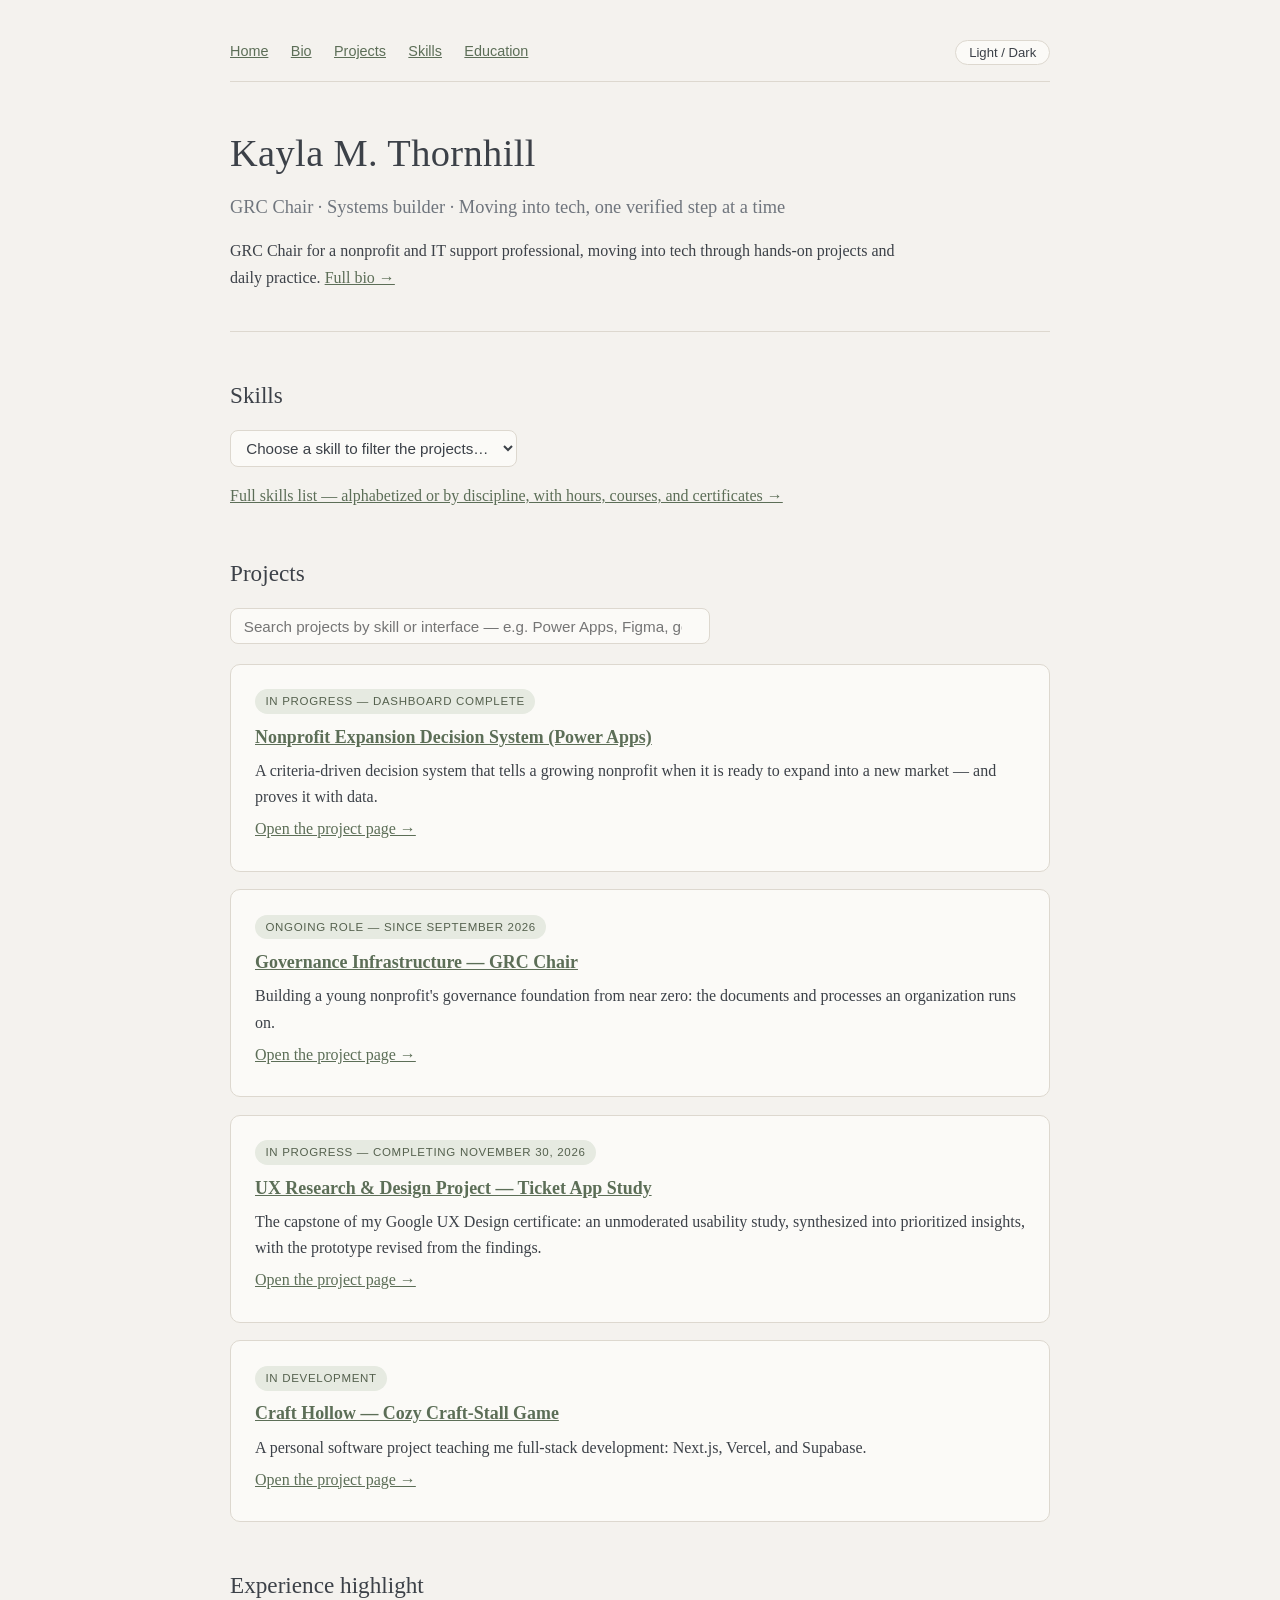
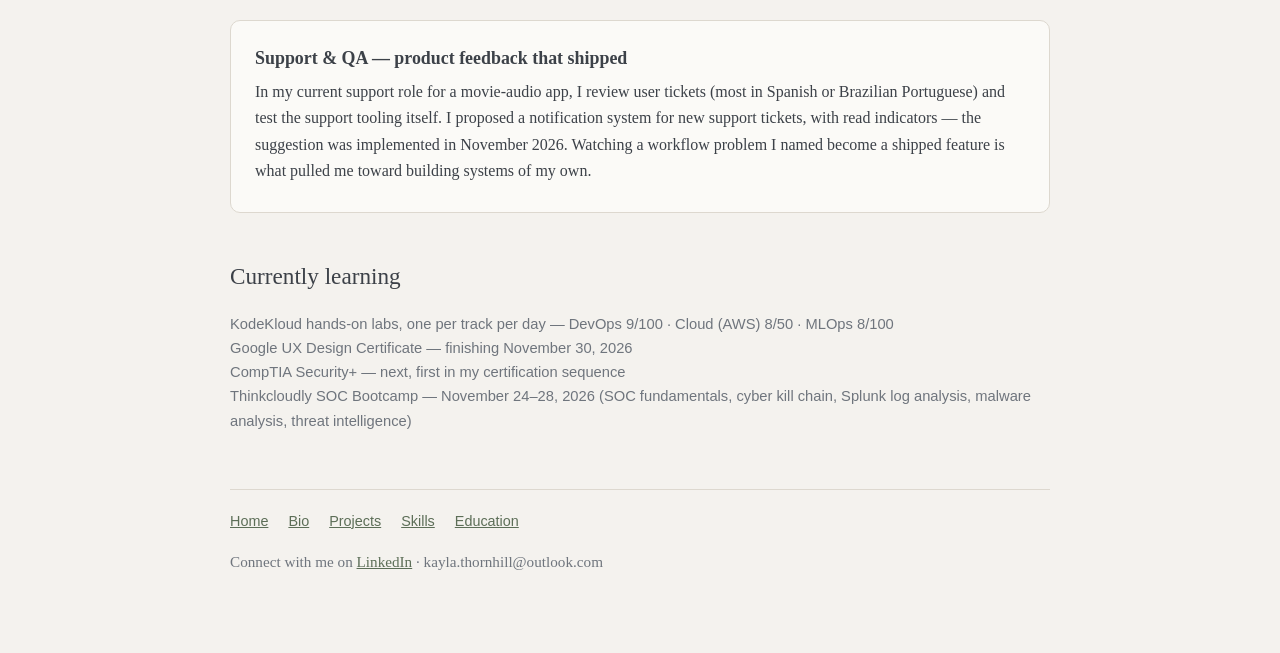
==== commit bb13a580: "Brief home page bio with link to full bio page" ====
--- a/index.html
+++ b/index.html
@@ -21,11 +21,8 @@
 <header class="hero">
   <h1>Kayla M. Thornhill</h1>
   <p class="tagline">GRC Chair · Systems builder · Moving into tech, one verified step at a time</p>
-  <p class="intro">I hold a bachelor's degree in Business Law and currently serve as GRC Chair for a
-  nonprofit, where I am building its governance and operations infrastructure from the ground up.
-  Alongside that work I am transitioning into technology — with a focus on governance, risk, and
-  compliance, and security operations — through hands-on projects, structured coursework, and
-  daily lab practice. Each project below has its own page.</p>
+  <p class="intro">GRC Chair for a nonprofit and IT support professional, moving into tech through
+  hands-on projects and daily practice. <a href="bio.html">Full bio &rarr;</a></p>
 </header>
 
 <h2>Skills</h2>
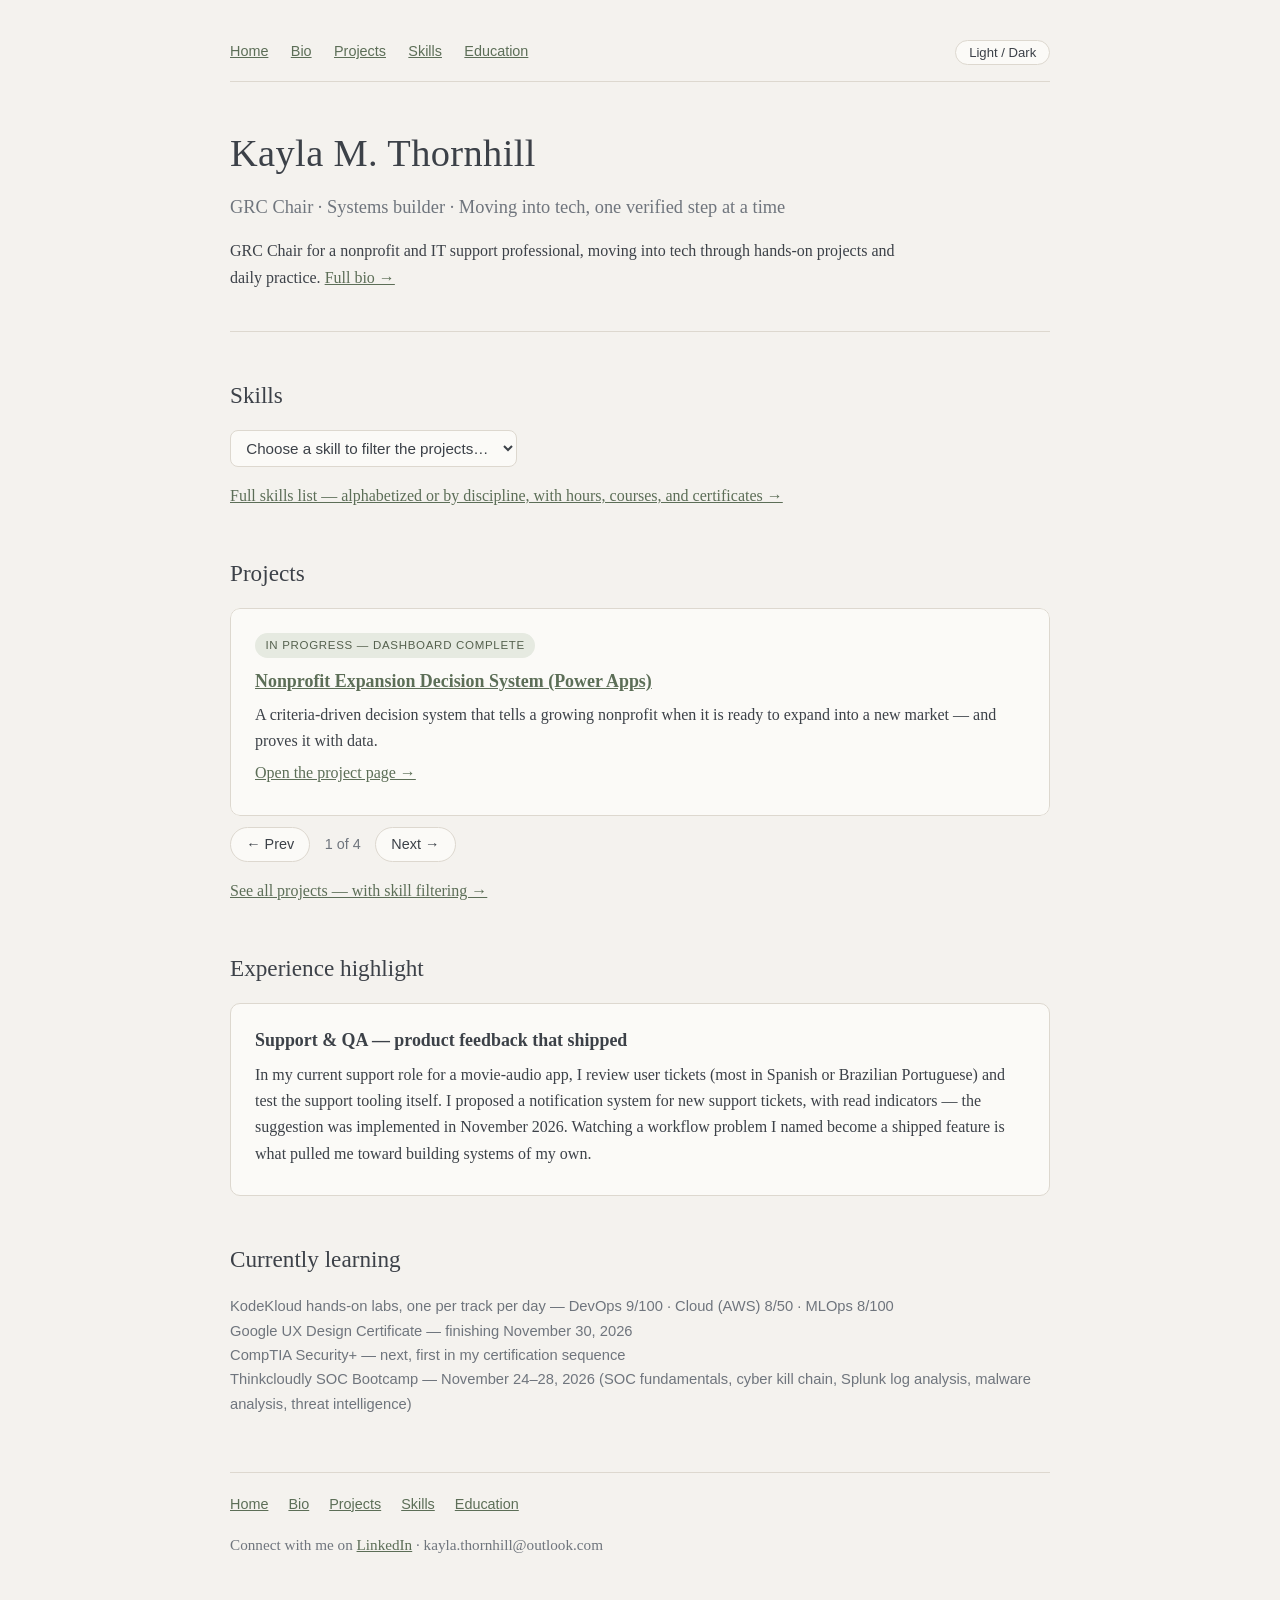
==== commit 37a8c676: "Projects carousel on home, projects page with skill filter, five-item nav" ====
--- a/index.html
+++ b/index.html
@@ -12,7 +12,7 @@
 <nav class="site-nav">
   <a href="index.html">Home</a>
   <a href="bio.html">Bio</a>
-  <a href="index.html#projects">Projects</a>
+  <a href="projects.html">Projects</a>
   <a href="skills.html">Skills</a>
   <a href="education.html">Education</a>
   <button class="theme-toggle" type="button">Light / Dark</button>
@@ -35,40 +35,54 @@
 
 <h2 id="projects">Projects</h2>
 
-<div class="search-box">
-  <input type="search" id="project-search" placeholder="Search projects by skill or interface — e.g. Power Apps, Figma, governance" aria-label="Search projects by skill or interface">
+<div class="carousel" id="project-carousel">
+  <div class="carousel-viewport">
+    <div class="carousel-track">
+      <div class="carousel-slide">
+        <div class="card">
+          <span class="status">In progress — dashboard complete</span>
+          <h3><a href="expansion-system.html">Nonprofit Expansion Decision System (Power Apps)</a></h3>
+          <p>A criteria-driven decision system that tells a growing nonprofit when it is ready to expand
+          into a new market — and proves it with data.</p>
+          <p><a href="expansion-system.html">Open the project page →</a></p>
+        </div>
+      </div>
+      <div class="carousel-slide">
+        <div class="card">
+          <span class="status">Ongoing role — since September 2026</span>
+          <h3><a href="governance.html">Governance Infrastructure — GRC Chair</a></h3>
+          <p>Building a young nonprofit's governance foundation from near zero: the documents and
+          processes an organization runs on.</p>
+          <p><a href="governance.html">Open the project page →</a></p>
+        </div>
+      </div>
+      <div class="carousel-slide">
+        <div class="card">
+          <span class="status">In progress — completing November 30, 2026</span>
+          <h3><a href="ux-project.html">UX Research &amp; Design Project — Ticket App Study</a></h3>
+          <p>The capstone of my Google UX Design certificate: an unmoderated usability study, synthesized
+          into prioritized insights, with the prototype revised from the findings.</p>
+          <p><a href="ux-project.html">Open the project page →</a></p>
+        </div>
+      </div>
+      <div class="carousel-slide">
+        <div class="card">
+          <span class="status">In development</span>
+          <h3><a href="craft-hollow.html">Craft Hollow — Cozy Craft-Stall Game</a></h3>
+          <p>A personal software project teaching me full-stack development: Next.js, Vercel, and Supabase.</p>
+          <p><a href="craft-hollow.html">Open the project page →</a></p>
+        </div>
+      </div>
+    </div>
+  </div>
+  <div class="carousel-controls">
+    <button class="carousel-btn" id="carousel-prev" type="button">&larr; Prev</button>
+    <span class="carousel-count" id="carousel-count">1 of 4</span>
+    <button class="carousel-btn" id="carousel-next" type="button">Next &rarr;</button>
+  </div>
 </div>
 
-<div class="card" data-tags="power apps sharepoint lists governance grc criteria data modeling power automate decision system">
-  <span class="status">In progress — dashboard complete</span>
-  <h3><a href="expansion-system.html">Nonprofit Expansion Decision System (Power Apps)</a></h3>
-  <p>A criteria-driven decision system that tells a growing nonprofit when it is ready to expand
-  into a new market — and proves it with data.</p>
-  <p><a href="expansion-system.html">Open the project page →</a></p>
-</div>
-
-<div class="card" data-tags="governance grc ndas agreements contracts hr documentation policy compliance nonprofit">
-  <span class="status">Ongoing role — since September 2026</span>
-  <h3><a href="governance.html">Governance Infrastructure — GRC Chair</a></h3>
-  <p>Building a young nonprofit's governance foundation from near zero: the documents and
-  processes an organization runs on.</p>
-  <p><a href="governance.html">Open the project page →</a></p>
-</div>
-
-<div class="card" data-tags="ux research usability study figma prototyping synthesis prioritization interface ticket app">
-  <span class="status">In progress — completing November 30, 2026</span>
-  <h3><a href="ux-project.html">UX Research &amp; Design Project — Ticket App Study</a></h3>
-  <p>The capstone of my Google UX Design certificate: an unmoderated usability study, synthesized
-  into prioritized insights, with the prototype revised from the findings.</p>
-  <p><a href="ux-project.html">Open the project page →</a></p>
-</div>
-
-<div class="card" data-tags="javascript next.js supabase vercel game development full-stack interface">
-  <span class="status">In development</span>
-  <h3><a href="craft-hollow.html">Craft Hollow — Cozy Craft-Stall Game</a></h3>
-  <p>A personal software project teaching me full-stack development: Next.js, Vercel, and Supabase.</p>
-  <p><a href="craft-hollow.html">Open the project page →</a></p>
-</div>
+<p><a href="projects.html">See all projects — with skill filtering &rarr;</a></p>
 
 <h2>Experience highlight</h2>
 
@@ -92,7 +106,7 @@
   <div class="footer-nav">
     <a href="index.html">Home</a>
     <a href="bio.html">Bio</a>
-    <a href="index.html#projects">Projects</a>
+    <a href="projects.html">Projects</a>
     <a href="skills.html">Skills</a>
     <a href="education.html">Education</a>
   </div>
--- a/styles.css
+++ b/styles.css
@@ -292,3 +292,20 @@
 
 .footer-nav { font-family: Verdana, Geneva, sans-serif; font-size: 0.9rem; margin-bottom: 0.9rem; }
 .footer-nav a { margin-right: 1rem; }
+
+.carousel { position: relative; margin-bottom: 0.6rem; }
+.carousel-viewport { overflow: hidden; border-radius: 10px; }
+.carousel-track { display: flex; transition: transform 0.3s ease; }
+.carousel-slide { min-width: 100%; }
+.carousel-slide .card { margin-bottom: 0; height: 100%; }
+.carousel-controls {
+  display: flex; align-items: center; gap: 0.9rem; margin-top: 0.7rem;
+  font-family: Verdana, Geneva, sans-serif; font-size: 0.9rem;
+}
+.carousel-btn {
+  font: inherit;
+  background: var(--surface); color: var(--ink);
+  border: 1px solid var(--border); border-radius: 999px;
+  padding: 0.3rem 0.95rem; cursor: pointer;
+}
+.carousel-count { color: var(--muted); }
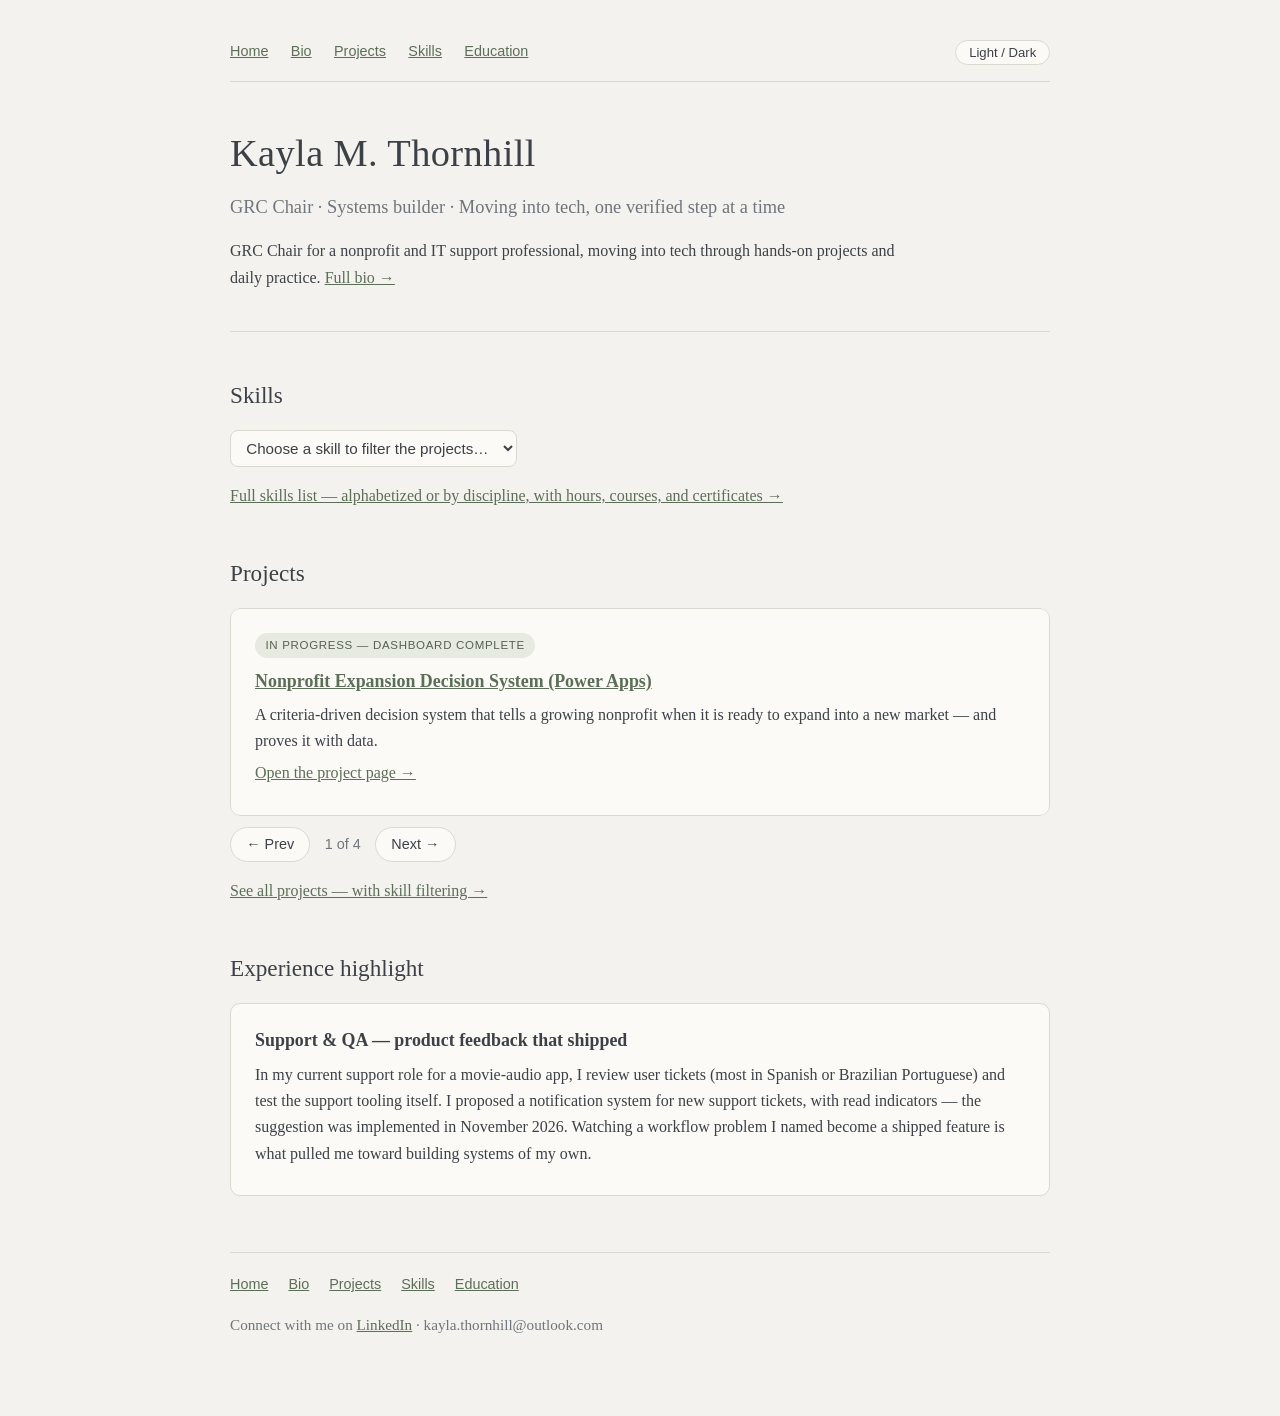
==== commit af5783e4: "Currently learning moves to Education; Bio gains Experience and a themed downloadable resume" ====
--- a/index.html
+++ b/index.html
@@ -95,13 +95,6 @@
   systems of my own.</p>
 </div>
 
-<h2>Currently learning</h2>
-
-<p class="strip">KodeKloud hands-on labs, one per track per day — DevOps 9/100 · Cloud (AWS) 8/50 · MLOps 8/100<br>
-Google UX Design Certificate — finishing November 30, 2026<br>
-CompTIA Security+ — next, first in my certification sequence<br>
-Thinkcloudly SOC Bootcamp — November 24–28, 2026 (SOC fundamentals, cyber kill chain, Splunk log analysis, malware analysis, threat intelligence)</p>
-
 <footer class="site-footer">
   <div class="footer-nav">
     <a href="index.html">Home</a>
--- a/styles.css
+++ b/styles.css
@@ -309,3 +309,17 @@
   padding: 0.3rem 0.95rem; cursor: pointer;
 }
 .carousel-count { color: var(--muted); }
+
+.resume h2 {
+  border-bottom: 2px solid var(--accent);
+  padding-bottom: 0.25rem;
+  font-size: 1.15rem;
+}
+.resume h3 { margin-bottom: 0.15rem; }
+.resume .role-line { color: var(--muted); font-family: Verdana, Geneva, sans-serif; font-size: 0.9rem; margin: 0 0 0.5rem; }
+.resume ul { margin-top: 0.3rem; }
+
+@media print {
+  .no-print { display: none !important; }
+  body { background: #fff; }
+}
